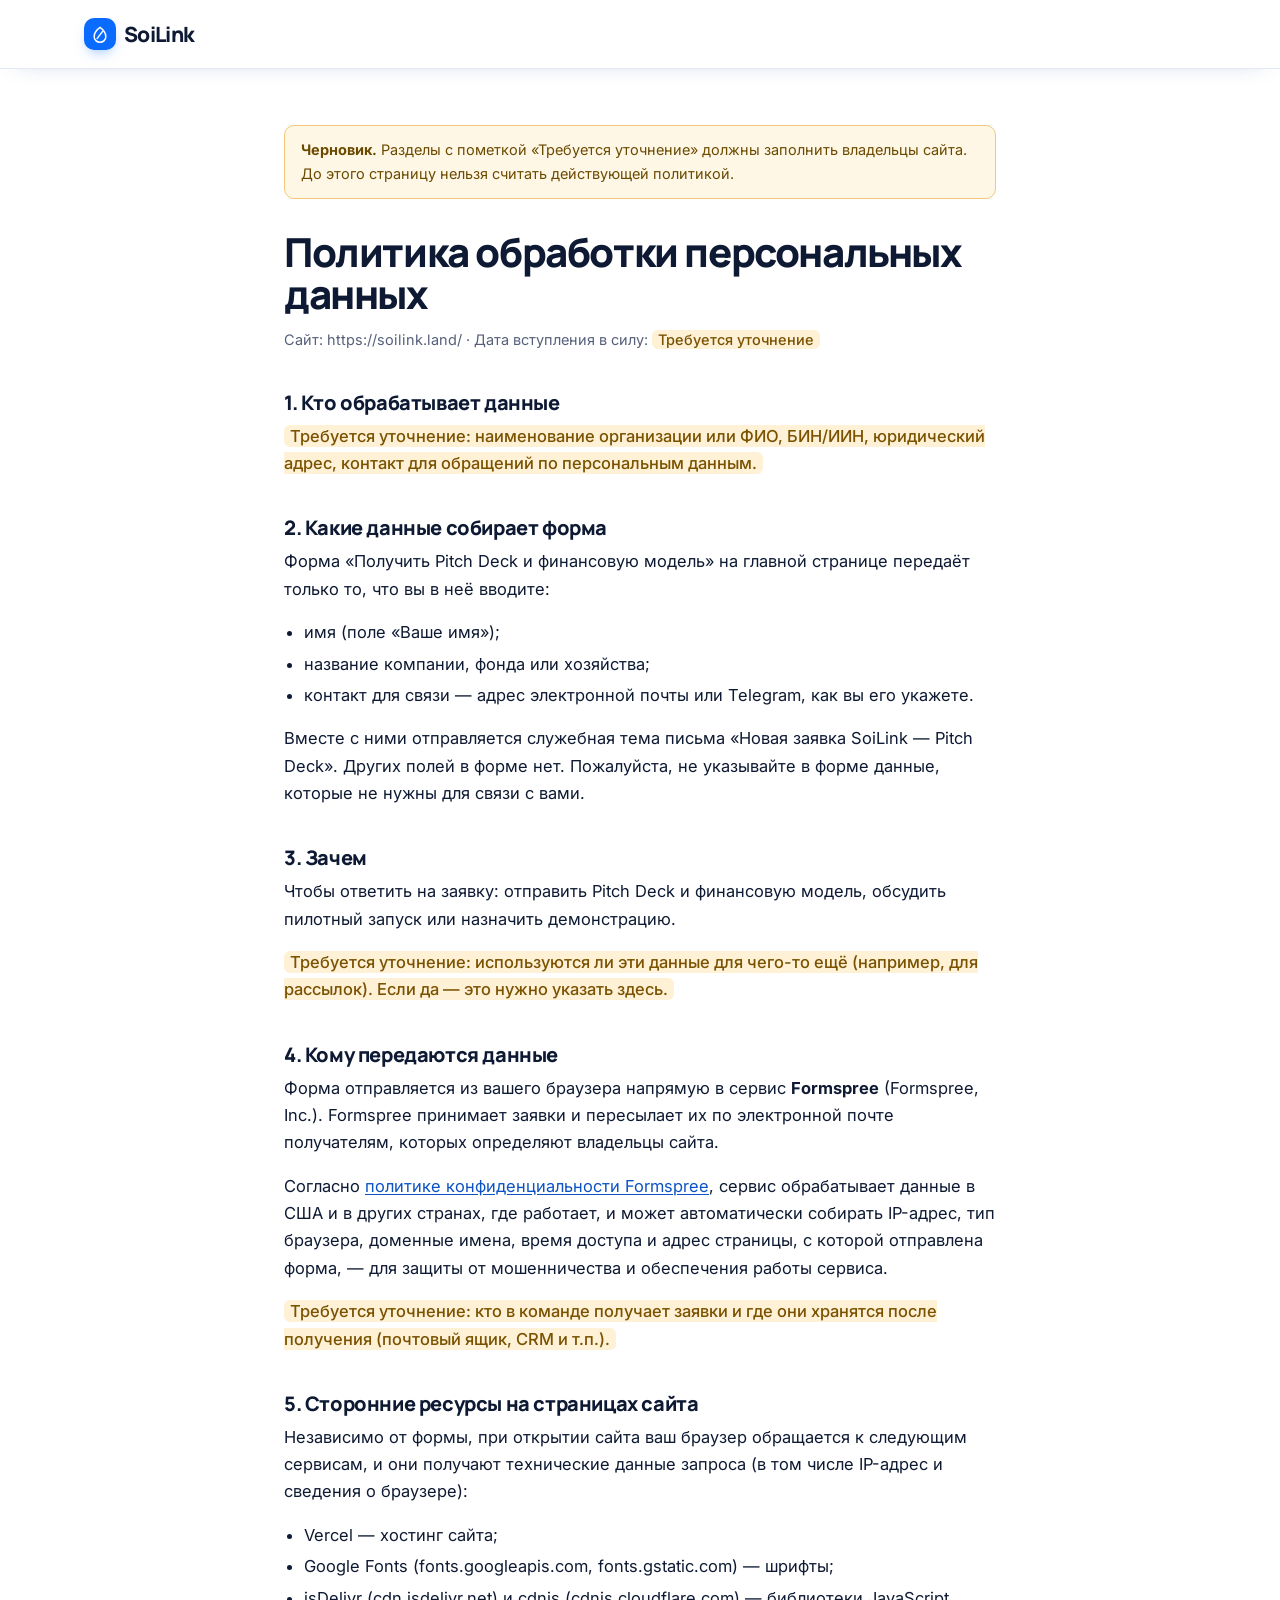
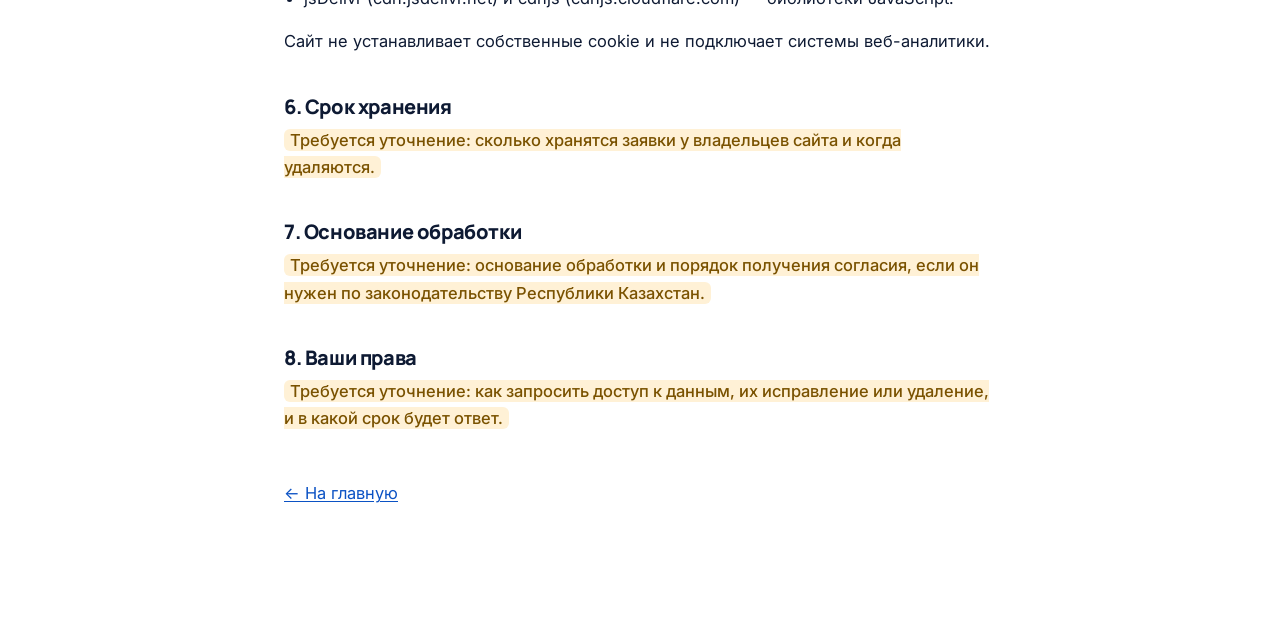
==== privacy.html @ bc8951eb "policy and privacy" ====
<!DOCTYPE html>
<html lang="ru">
<head>
<meta charset="UTF-8">
<meta name="viewport" content="width=device-width, initial-scale=1.0">
<title>Политика обработки персональных данных — SoiLink</title>
<!-- DRAFT: keep out of search until the owner fills in the marked gaps -->
<meta name="robots" content="noindex">
<link rel="icon" href="data:image/svg+xml,%3Csvg xmlns='http://www.w3.org/2000/svg' viewBox='0 0 24 24'%3E%3Crect width='24' height='24' rx='7' fill='%230A6CFF'/%3E%3Cpath d='M12 4.2c-4.2 3-7 7-7 11a7 7 0 0 0 14 0c0-4-2.8-8-7-11Z' stroke='white' stroke-width='1.8' stroke-linejoin='round' fill='none'/%3E%3Cpath d='M8.5 17.5 15 9' stroke='white' stroke-width='1.6' stroke-linecap='round'/%3E%3C/svg%3E">
<link rel="preconnect" href="https://fonts.googleapis.com">
<link rel="preconnect" href="https://fonts.gstatic.com" crossorigin>
<link href="https://fonts.googleapis.com/css2?family=Manrope:wght@700;800&family=Inter:wght@400;500;600&display=swap" rel="stylesheet">
<link rel="stylesheet" href="css/styles.css">
</head>
<body>

<header class="site-header is-scrolled">
  <div class="container header-inner">
    <a class="logo" href="/" aria-label="SoiLink — на главную">
      <span class="logo-mark" aria-hidden="true">
        <svg width="20" height="20" viewBox="0 0 24 24" fill="none"><path d="M12 4c-4.2 3-7 7-7 11a7 7 0 0 0 14 0c0-4-2.8-8-7-11Z" stroke="#fff" stroke-width="1.8" stroke-linejoin="round"/><path d="M8.5 17.5 15 9" stroke="#fff" stroke-width="1.6" stroke-linecap="round"/></svg>
      </span>
      SoiLink
    </a>
  </div>
</header>

<main class="legal container">
  <p class="legal-draft" role="note"><strong>Черновик.</strong> Разделы с пометкой «Требуется уточнение» должны заполнить владельцы сайта. До этого страницу нельзя считать действующей политикой.</p>

  <h1>Политика обработки персональных данных</h1>
  <p class="legal-meta">Сайт: https://soilink.land/ · Дата вступления в силу: <span class="legal-todo">Требуется уточнение</span></p>

  <h2>1. Кто обрабатывает данные</h2>
  <p><span class="legal-todo">Требуется уточнение: наименование организации или ФИО, БИН/ИИН, юридический адрес, контакт для обращений по персональным данным.</span></p>

  <h2>2. Какие данные собирает форма</h2>
  <p>Форма «Получить Pitch Deck и финансовую модель» на главной странице передаёт только то, что вы в неё вводите:</p>
  <ul>
    <li>имя (поле «Ваше имя»);</li>
    <li>название компании, фонда или хозяйства;</li>
    <li>контакт для связи — адрес электронной почты или Telegram, как вы его укажете.</li>
  </ul>
  <p>Вместе с ними отправляется служебная тема письма «Новая заявка SoiLink — Pitch Deck». Других полей в форме нет. Пожалуйста, не указывайте в форме данные, которые не нужны для связи с вами.</p>

  <h2>3. Зачем</h2>
  <p>Чтобы ответить на заявку: отправить Pitch Deck и финансовую модель, обсудить пилотный запуск или назначить демонстрацию.</p>
  <p><span class="legal-todo">Требуется уточнение: используются ли эти данные для чего-то ещё (например, для рассылок). Если да — это нужно указать здесь.</span></p>

  <h2>4. Кому передаются данные</h2>
  <p>Форма отправляется из вашего браузера напрямую в сервис <strong>Formspree</strong> (Formspree, Inc.). Formspree принимает заявки и пересылает их по электронной почте получателям, которых определяют владельцы сайта.</p>
  <p>Согласно <a href="https://formspree.io/legal/privacy-policy" rel="noopener" target="_blank">политике конфиденциальности Formspree</a>, сервис обрабатывает данные в США и в других странах, где работает, и может автоматически собирать IP-адрес, тип браузера, доменные имена, время доступа и адрес страницы, с которой отправлена форма, — для защиты от мошенничества и обеспечения работы сервиса.</p>
  <p><span class="legal-todo">Требуется уточнение: кто в команде получает заявки и где они хранятся после получения (почтовый ящик, CRM и т.п.).</span></p>

  <h2>5. Сторонние ресурсы на страницах сайта</h2>
  <p>Независимо от формы, при открытии сайта ваш браузер обращается к следующим сервисам, и они получают технические данные запроса (в том числе IP-адрес и сведения о браузере):</p>
  <ul>
    <li>Vercel — хостинг сайта;</li>
    <li>Google Fonts (fonts.googleapis.com, fonts.gstatic.com) — шрифты;</li>
    <li>jsDelivr (cdn.jsdelivr.net) и cdnjs (cdnjs.cloudflare.com) — библиотеки JavaScript.</li>
  </ul>
  <p>Сайт не устанавливает собственные cookie и не подключает системы веб-аналитики.</p>

  <h2>6. Срок хранения</h2>
  <p><span class="legal-todo">Требуется уточнение: сколько хранятся заявки у владельцев сайта и когда удаляются.</span></p>

  <h2>7. Основание обработки</h2>
  <p><span class="legal-todo">Требуется уточнение: основание обработки и порядок получения согласия, если он нужен по законодательству Республики Казахстан.</span></p>

  <h2>8. Ваши права</h2>
  <p><span class="legal-todo">Требуется уточнение: как запросить доступ к данным, их исправление или удаление, и в какой срок будет ответ.</span></p>

  <p class="legal-back"><a href="/">← На главную</a></p>
</main>

</body>
</html>
---- css/styles.css ----
/* ---------------------------------------------
   SoiLink — Landing page styles
--------------------------------------------- */

:root {
  --ink: #0e1a33;
  --ink-soft: #56607a;
  --paper: #ffffff;
  --paper-alt: #f2f6fd;
  --card: #ffffff;
  --line: #e2e8f4;

  --blue-900: #082e70;
  --blue-700: #0b52c4;
  --blue-600: #0a6cff;
  --blue-500: #2f8dff;
  --blue-200: #bcd8ff;
  --blue-100: #e4f0ff;
  --signal: #16c47f;

  --accent-grad: linear-gradient(135deg, #0a6cff 0%, #2f8dff 55%, #7ec4ff 100%);

  --font-display: "Manrope", -apple-system, BlinkMacSystemFont, "Segoe UI", sans-serif;
  --font-body: "Inter", -apple-system, BlinkMacSystemFont, "Segoe UI", sans-serif;
  /* Live sensor readings only — mirrors the numerals in the product dashboard */
  --font-data: "JetBrains Mono", "SFMono-Regular", Menlo, Consolas, monospace;

  --radius-lg: 22px;
  --radius-md: 16px;
  --radius-sm: 10px;

  --shadow-card: 0 1px 2px rgba(10, 60, 150, 0.05), 0 12px 28px -14px rgba(10, 60, 150, 0.22);
  --shadow-pop: 0 30px 70px -28px rgba(10, 60, 150, 0.42);

  --ease-out: cubic-bezier(0.22, 1, 0.36, 1);
  --header-h: 68px;
  --container-w: 1160px;
}

* { box-sizing: border-box; }

html { scroll-padding-top: var(--header-h); }
/* Native smooth anchors only when Lenis isn't running (no JS / reduced motion) */
html:not(.lenis) { scroll-behavior: smooth; }

body {
  margin: 0;
  background: var(--paper);
  color: var(--ink);
  font-family: var(--font-body);
  font-size: 16px;
  line-height: 1.55;
  -webkit-font-smoothing: antialiased;
}

img, svg { display: block; max-width: 100%; }

a { color: inherit; text-decoration: none; }

:focus-visible {
  outline: 2px solid var(--blue-600);
  outline-offset: 3px;
  border-radius: 6px;
}

h1, h2, h3 {
  font-family: var(--font-display);
  font-weight: 800;
  color: var(--ink);
  margin: 0 0 0.5em;
  letter-spacing: -0.035em;
  line-height: 1.06;
}

p { margin: 0 0 1em; }

.sr-only {
  position: absolute;
  width: 1px;
  height: 1px;
  padding: 0;
  margin: -1px;
  overflow: hidden;
  clip: rect(0, 0, 0, 0);
  white-space: nowrap;
  border: 0;
}

.container {
  width: 100%;
  max-width: var(--container-w);
  margin: 0 auto;
  padding: 0 24px;
}

.section-sub {
  max-width: 600px;
  color: var(--ink-soft);
  font-size: 18px;
  line-height: 1.5;
}

/* ---------- Buttons ---------- */
.btn {
  display: inline-flex;
  align-items: center;
  justify-content: center;
  gap: 8px;
  padding: 11px 20px;
  border-radius: 999px;
  font-family: var(--font-body);
  font-weight: 600;
  font-size: 15px;
  line-height: 1.3;
  text-align: center;
  border: 1px solid transparent;
  cursor: pointer;
  transition: background 0.2s ease, border-color 0.2s ease, box-shadow 0.2s ease, color 0.2s ease;
}

.btn-primary {
  position: relative;
  overflow: hidden;
  background: var(--blue-600);
  color: #fff;
  box-shadow: 0 10px 22px -10px rgba(10, 108, 255, 0.6);
}
.btn-primary:hover { background: var(--blue-700); box-shadow: 0 16px 30px -12px rgba(10, 108, 255, 0.7); }
.btn-primary::after {
  content: "";
  position: absolute;
  top: 0;
  left: 0;
  width: 40%;
  height: 100%;
  background: linear-gradient(115deg, transparent, rgba(255, 255, 255, 0.35), transparent);
  transform: translateX(-220%) skewX(-20deg);
  transition: transform 0.6s ease;
}
.btn-primary:hover::after { transform: translateX(320%) skewX(-20deg); }
.btn-primary:disabled { opacity: 0.7; cursor: progress; }

.btn-outline {
  background: rgba(255, 255, 255, 0.7);
  border-color: rgba(10, 60, 150, 0.2);
  color: var(--ink);
  -webkit-backdrop-filter: blur(6px);
  backdrop-filter: blur(6px);
}
.btn-outline:hover { border-color: var(--blue-600); background: var(--blue-100); color: var(--blue-700); }

.btn-lg { padding: 15px 28px; font-size: 16px; }
.btn-block { width: 100%; }

/* ---------- Header ---------- */
.site-header {
  position: sticky;
  top: 0;
  z-index: 50;
  background: rgba(255, 255, 255, 0.72);
  -webkit-backdrop-filter: saturate(180%) blur(14px);
  backdrop-filter: saturate(180%) blur(14px);
  border-bottom: 1px solid transparent;
  transition: border-color 0.3s ease, background 0.3s ease, box-shadow 0.3s ease;
}
.site-header.is-scrolled {
  background: rgba(255, 255, 255, 0.9);
  border-bottom-color: var(--line);
  box-shadow: 0 8px 24px -18px rgba(10, 60, 150, 0.35);
}

.header-inner {
  display: flex;
  align-items: center;
  gap: 24px;
  height: var(--header-h);
}

.logo {
  display: inline-flex;
  align-items: center;
  gap: 8px;
  font-family: var(--font-display);
  font-weight: 800;
  font-size: 21px;
  letter-spacing: -0.03em;
  color: var(--ink);
  margin-right: auto;
}
.logo-mark {
  display: inline-flex;
  align-items: center;
  justify-content: center;
  width: 32px;
  height: 32px;
  border-radius: 10px;
  background: var(--blue-600);
  box-shadow: 0 6px 14px -6px rgba(10, 108, 255, 0.55);
  transition: transform 0.35s cubic-bezier(0.34, 1.56, 0.64, 1);
}
.logo:hover .logo-mark { transform: rotate(-10deg) scale(1.08); }
.logo-footer .logo-mark { width: 28px; height: 28px; border-radius: 9px; }

.nav {
  display: flex;
  align-items: center;
  gap: 28px;
  font-size: 14.5px;
  font-weight: 500;
  color: var(--ink-soft);
}
.nav a {
  position: relative;
  padding: 4px 0;
  transition: color 0.2s ease;
}
.nav a::after {
  content: "";
  position: absolute;
  left: 0;
  bottom: -2px;
  width: 100%;
  height: 2px;
  border-radius: 2px;
  background: var(--blue-600);
  transform: scaleX(0);
  transform-origin: right;
  transition: transform 0.3s ease;
}
.nav a:hover,
.nav a.is-current { color: var(--ink); }
.nav a:hover::after,
.nav a.is-current::after { transform: scaleX(1); transform-origin: left; }

.header-cta { display: flex; align-items: center; gap: 8px; }

.nav-toggle {
  display: none;
  flex-direction: column;
  justify-content: center;
  gap: 5px;
  width: 36px;
  height: 36px;
  border: 1px solid var(--line);
  border-radius: 9px;
  background: var(--card);
  cursor: pointer;
}
.nav-toggle span {
  display: block;
  width: 16px;
  height: 2px;
  background: var(--ink);
  margin: 0 auto;
  transition: transform 0.2s ease, opacity 0.2s ease;
}
.nav-toggle[aria-expanded="true"] span:nth-child(1) { transform: translateY(7px) rotate(45deg); }
.nav-toggle[aria-expanded="true"] span:nth-child(2) { opacity: 0; }
.nav-toggle[aria-expanded="true"] span:nth-child(3) { transform: translateY(-7px) rotate(-45deg); }

.mobile-nav {
  display: none;
  flex-direction: column;
  gap: 2px;
  padding: 8px 24px 20px;
  border-top: 1px solid var(--line);
  background: var(--paper);
}
.mobile-nav a {
  padding: 12px 4px;
  font-size: 15px;
  font-weight: 500;
  color: var(--ink-soft);
  border-bottom: 1px solid var(--line);
}
.mobile-nav .btn { margin-top: 12px; border-bottom: none; color: #fff; }
.mobile-nav.open { display: flex; }

@media (max-width: 900px) {
  .nav, .header-cta { display: none; }
  .nav-toggle { display: flex; }
}

/* ---------- Scroll progress ---------- */
.scroll-progress {
  position: fixed;
  top: 0;
  left: 0;
  height: 3px;
  width: 100%;
  transform: scaleX(0);
  transform-origin: left;
  background: linear-gradient(90deg, var(--blue-600), #46d0ff 55%, var(--blue-700));
  z-index: 100;
  will-change: transform;
}

/* =========================================================
   Hero
   ========================================================= */
.hero {
  position: relative;
  padding: 88px 0 0;
  overflow: hidden;
  isolation: isolate;
}

/* Vanta DOTS canvas lives here. Until it loads (or if WebGL is missing),
   a static dot grid stands in for the same "field of sensors" idea. */
.hero-bg {
  position: absolute;
  inset: 0;
  z-index: -2;
  background-image: radial-gradient(circle, rgba(10, 108, 255, 0.26) 1.3px, transparent 1.8px);
  background-size: 30px 30px;
  -webkit-mask-image: linear-gradient(180deg, transparent 0%, #000 45%, #000 100%);
  mask-image: linear-gradient(180deg, transparent 0%, #000 45%, #000 100%);
}
.hero-bg.has-vanta {
  background-image: none;
  -webkit-mask-image: linear-gradient(180deg, rgba(0, 0, 0, 0.55) 0%, #000 40%);
  mask-image: linear-gradient(180deg, rgba(0, 0, 0, 0.55) 0%, #000 40%);
}
.hero-bg canvas {
  opacity: 0;
  transition: opacity 1.6s ease;
}
.hero-bg.is-visible canvas { opacity: 1; }

/* Soft white pool behind the headline so type always reads over the field */
.hero-veil {
  position: absolute;
  inset: 0;
  z-index: -1;
  pointer-events: none;
  background:
    radial-gradient(52% 42% at 50% 24%, rgba(255, 255, 255, 0.96) 0%, rgba(255, 255, 255, 0.75) 45%, rgba(255, 255, 255, 0) 100%),
    linear-gradient(180deg, rgba(255, 255, 255, 0) 70%, var(--paper) 100%);
}

.hero-inner {
  text-align: center;
  max-width: 980px;
}

.hero-pill {
  display: inline-flex;
  align-items: center;
  gap: 8px;
  padding: 7px 14px 7px 12px;
  margin-bottom: 26px;
  border-radius: 999px;
  border: 1px solid var(--line);
  background: rgba(255, 255, 255, 0.85);
  box-shadow: var(--shadow-card);
  font-size: 14px;
  font-weight: 600;
  color: var(--ink);
  transition: border-color 0.2s ease, color 0.2s ease;
}
.hero-pill:hover { border-color: var(--blue-500); color: var(--blue-700); }

.hero-title {
  font-size: clamp(38px, 6.4vw, 76px);
  line-height: 1.04;
  letter-spacing: -0.045em;
  margin-bottom: 0;
}
.hero-line { display: block; }

/* RotatingText (react-bits) — the audience word swaps inside a blue chip */
.rotator {
  display: inline-flex;
  position: relative;
  overflow: hidden;
  vertical-align: bottom;
  padding: 0 0.2em 0.06em;
  margin-left: 0.04em;
  border-radius: 0.2em;
  background: var(--blue-600);
  color: #fff;
  white-space: nowrap;
  line-height: 1.1;
  box-shadow: 0 18px 40px -18px rgba(10, 108, 255, 0.75);
}
.rotator-word { display: inline-block; }
.rotator-char { display: inline-block; }

.hero-sub {
  font-size: 19px;
  line-height: 1.5;
  color: var(--ink-soft);
  max-width: 580px;
  margin: 26px auto 34px;
}

.hero-actions {
  display: flex;
  justify-content: center;
  gap: 12px;
  flex-wrap: wrap;
  margin-bottom: 64px;
}

/* Intro guard — set in <head>, removed once GSAP has the start state */
.js-intro .hero-pill,
.js-intro .hero-title,
.js-intro .hero-sub,
.js-intro .hero-actions,
.js-intro .scenario-frame { opacity: 0; }

/* Live pulse dot */
.live-dot {
  display: inline-block;
  flex: none;
  width: 8px;
  height: 8px;
  border-radius: 50%;
  background: var(--signal);
  box-shadow: 0 0 0 0 rgba(22, 196, 127, 0.6);
  animation: livePulse 2s ease-out infinite;
}
.live-dot-sm { width: 6px; height: 6px; margin-right: 7px; vertical-align: middle; }
@keyframes livePulse {
  0% { box-shadow: 0 0 0 0 rgba(22, 196, 127, 0.55); }
  70% { box-shadow: 0 0 0 9px rgba(22, 196, 127, 0); }
  100% { box-shadow: 0 0 0 0 rgba(22, 196, 127, 0); }
}

/* ---------- Scenario frame (browser-like mockup) ---------- */
.scenario-frame {
  position: relative;
  background: rgba(255, 255, 255, 0.92);
  -webkit-backdrop-filter: blur(10px);
  backdrop-filter: blur(10px);
  border: 1px solid var(--line);
  border-radius: 26px;
  box-shadow: var(--shadow-pop), 0 0 0 8px rgba(255, 255, 255, 0.45);
  padding: 12px;
  margin: 0 auto 96px;
  max-width: 1000px;
}

.frame-bar {
  display: flex;
  align-items: center;
  gap: 8px;
  padding: 6px 8px 14px;
  overflow-x: auto;
  scrollbar-width: none;
}
.frame-bar::-webkit-scrollbar { display: none; }
.frame-bar .dot {
  width: 8px; height: 8px;
  border-radius: 50%;
  background: var(--line);
  flex: none;
}
.frame-bar .tab {
  flex: none;
  display: inline-flex;
  align-items: center;
  font-size: 12.5px;
  color: var(--ink-soft);
  background: var(--paper-alt);
  border-radius: 8px;
  padding: 6px 10px;
  margin-left: 6px;
}
.frame-bar .tab-active {
  background: var(--paper);
  color: var(--ink);
  font-weight: 600;
  border: 1px solid var(--line);
}

/* Live telemetry strip */
.telemetry {
  display: grid;
  grid-template-columns: repeat(3, minmax(0, 1fr)) minmax(0, 1.5fr);
  gap: 12px;
  padding: 4px 4px 14px;
}
.tele-cell {
  background: var(--card);
  border: 1px solid var(--line);
  border-radius: var(--radius-md);
  padding: 14px 16px;
  display: flex;
  flex-direction: column;
  gap: 10px;
  min-width: 0;
  text-align: left;
}
.tele-label {
  font-size: 12.5px;
  font-weight: 600;
  color: var(--ink-soft);
}
.tele-value {
  display: flex;
  align-items: flex-end;
  gap: 4px;
  font-family: var(--font-data);
  font-weight: 600;
  font-size: 28px;
  line-height: 1;
  letter-spacing: -0.03em;
  color: var(--ink);
  font-variant-numeric: tabular-nums;
}
.tele-num { display: inline-flex; }
.tele-unit {
  font-family: var(--font-body);
  font-size: 15px;
  font-weight: 600;
  letter-spacing: 0;
  color: var(--ink-soft);
  padding-bottom: 2px;
}

/* Counter (react-bits) — odometer digits for live readings */
.digit {
  position: relative;
  display: inline-block;
  height: 1em;
  overflow: hidden;
}
.digit-strip {
  display: flex;
  flex-direction: column;
  transition: transform 0.9s var(--ease-out);
}
.digit-strip span { display: block; height: 1em; line-height: 1; }
.digit-sep { display: inline-block; line-height: 1; }

.tele-bar {
  display: block;
  height: 5px;
  border-radius: 999px;
  background: var(--paper-alt);
  overflow: hidden;
}
.tele-bar i {
  display: block;
  height: 100%;
  border-radius: 999px;
  background: linear-gradient(90deg, var(--blue-600), #4ac8ff);
  transition: width 0.9s var(--ease-out);
}
.tele-chart-cell { justify-content: space-between; }
.tele-chart { width: 100%; height: 56px; overflow: visible; }
.tele-line {
  stroke-dasharray: 1000;
  stroke-dashoffset: 1000;
  animation: drawLine 2.2s cubic-bezier(0.25, 0.46, 0.45, 0.94) 1.2s forwards;
}
.tele-area { opacity: 0; animation: fadeArea 1.2s ease 2.6s forwards; }
@keyframes drawLine { to { stroke-dashoffset: 0; } }
@keyframes fadeArea { to { opacity: 1; } }

@media (max-width: 900px) {
  .telemetry { grid-template-columns: repeat(3, minmax(0, 1fr)); }
  .tele-chart-cell { grid-column: 1 / -1; }
}
@media (max-width: 560px) {
  .telemetry { grid-template-columns: minmax(0, 1fr) minmax(0, 1fr); gap: 10px; }
  .tele-cell:nth-child(3) { display: none; }
  .tele-value { font-size: 24px; }
}

/* AI command cards */
.scenario-cards {
  display: grid;
  grid-template-columns: repeat(3, minmax(0, 1fr));
  gap: 12px;
  padding: 4px;
}

.scenario-card {
  position: relative;
  overflow: hidden;
  border: 1px solid var(--line);
  border-radius: var(--radius-md);
  padding: 20px;
  background: var(--paper-alt);
  text-align: left;
  transition: border-color 0.35s ease, box-shadow 0.35s ease;
}
.scenario-card:hover {
  border-color: var(--blue-200);
  box-shadow: var(--shadow-card);
}
.scenario-card > * { position: relative; }

/* SpotlightCard (react-bits) — a light pool follows the cursor */
.scenario-card::before {
  content: "";
  position: absolute;
  inset: 0;
  opacity: 0;
  transition: opacity 0.35s ease;
  background: radial-gradient(280px circle at var(--mx, 50%) var(--my, 50%), rgba(10, 108, 255, 0.13), transparent 70%);
  pointer-events: none;
}
.scenario-card:hover::before { opacity: 1; }
.scenario-card.card-primary::before {
  background: radial-gradient(280px circle at var(--mx, 50%) var(--my, 50%), rgba(255, 255, 255, 0.22), transparent 70%);
}

.scenario-card.card-primary {
  background: var(--accent-grad);
  border-color: transparent;
  color: #fff;
}
.scenario-card.card-primary:hover { box-shadow: 0 24px 50px -18px rgba(10, 108, 255, 0.55); }

.scenario-card .cmd {
  font-family: var(--font-data);
  font-size: 13px;
  font-weight: 600;
  margin: 0 0 10px;
  color: var(--blue-700);
}
.scenario-card.card-primary .cmd { color: rgba(255, 255, 255, 0.85); }

.scenario-card .cmd-text {
  font-size: 15px;
  line-height: 1.5;
  font-weight: 500;
  margin: 0 0 14px;
  color: var(--ink);
}
.scenario-card.card-primary .cmd-text { color: #fff; }
.cmd-text .is-scrambled { color: var(--blue-500); }
.card-primary .cmd-text .is-scrambled { color: rgba(255, 255, 255, 0.55); }

.scenario-card .cmd-result {
  font-size: 13.5px;
  color: var(--ink-soft);
  margin: 0;
}
.scenario-card.card-primary .cmd-result { color: rgba(255, 255, 255, 0.9); }
.scenario-card.card-primary .cmd-result strong { color: #fff; }

@media (max-width: 780px) {
  .scenario-cards { grid-template-columns: minmax(0, 1fr); }
}

@media (max-width: 560px) {
  .hero { padding-top: 56px; }
  .hero-sub { font-size: 17px; margin: 20px auto 28px; }
  .hero-actions { margin-bottom: 44px; }
  .hero-actions .btn { width: 100%; }
  .scenario-frame { border-radius: 20px; padding: 8px; margin-bottom: 64px; }
}

/* =========================================================
   Sections
   ========================================================= */
.section { padding: 112px 0; }
.section-alt { background: var(--paper-alt); }
.section h2 {
  font-size: clamp(32px, 4.4vw, 52px);
  max-width: 17ch;
}
.section .section-sub { margin-bottom: 48px; }

/* Masked line reveal (SplitText with mask: "lines") — keep descenders visible */
.split-line-mask {
  padding-bottom: 0.12em;
  margin-bottom: -0.12em;
}

@media (max-width: 760px) {
  .section { padding: 80px 0; }
  .section-sub { font-size: 17px; }
}

/* ---------- Product screenshots ---------- */
.showcase-title { max-width: 16ch; }

.showcase-grid {
  display: grid;
  grid-template-columns: minmax(0, 1.85fr) minmax(0, 1fr);
  gap: 40px;
  align-items: start;
}

.shot { margin: 0; }
.shot figcaption {
  display: block;
  margin-top: 22px;
  font-size: 15px;
  color: var(--ink-soft);
  line-height: 1.5;
}
.shot figcaption strong {
  display: block;
  font-family: var(--font-display);
  font-weight: 800;
  font-size: 18px;
  letter-spacing: -0.02em;
  color: var(--ink);
  margin-bottom: 6px;
}

/* The desktop frame tilts back in 3D and lands flat as you scroll */
.shot-stage { perspective: 1600px; }

.shot-frame {
  position: relative;
  background: var(--card);
  border: 1px solid var(--line);
  overflow: hidden;
  box-shadow: 0 30px 70px -32px rgba(10, 60, 150, 0.45);
}
.shot-frame img {
  display: block;
  width: 100%;
  height: auto;
  background: var(--paper-alt);
}

.shot-frame-browser {
  border-radius: var(--radius-lg);
  transform-origin: 50% 0%;
  will-change: transform;
}
.shot-bar {
  display: flex;
  align-items: center;
  gap: 7px;
  padding: 12px 16px;
  background: var(--paper-alt);
  border-bottom: 1px solid var(--line);
}
.shot-dot {
  width: 10px; height: 10px;
  border-radius: 50%;
  background: #d3dced;
  flex: none;
}
.shot-url {
  margin-left: 12px;
  padding: 5px 14px;
  border-radius: 999px;
  background: var(--card);
  border: 1px solid var(--line);
  font-size: 12px;
  color: var(--ink-soft);
  white-space: nowrap;
  overflow: hidden;
  text-overflow: ellipsis;
}

.shot-frame-phone {
  border-radius: 42px;
  border: 10px solid #10182b;
  padding: 0;
  background: #10182b;
  max-width: 330px;
  margin: 0 auto;
  box-shadow: 0 40px 80px -30px rgba(10, 60, 150, 0.55);
}
.shot-frame-phone img { border-radius: 32px; }
.shot-notch {
  position: absolute;
  top: 10px;
  left: 50%;
  transform: translateX(-50%);
  width: 96px;
  height: 22px;
  border-radius: 999px;
  background: #10182b;
  z-index: 2;
}
.shot-mobile figcaption { text-align: center; max-width: 330px; margin-left: auto; margin-right: auto; }

@media (max-width: 1000px) {
  .showcase-grid { grid-template-columns: minmax(0, 1fr); gap: 56px; }
}
@media (max-width: 760px) {
  .shot-frame-phone { border-width: 8px; border-radius: 36px; max-width: 280px; }
  .shot-frame-phone img { border-radius: 28px; }
  .shot-url { display: none; }
}

/* Placeholder shown only while a screenshot file is missing */
.shot-frame.is-missing img { display: none; }
.shot-frame.is-missing::after {
  content: "Скриншот появится здесь";
  display: flex;
  align-items: center;
  justify-content: center;
  text-align: center;
  padding: 24px;
  aspect-ratio: 16 / 9;
  background: repeating-linear-gradient(45deg, var(--paper-alt) 0 12px, #eaf1fd 12px 24px);
  color: var(--ink-soft);
  font-size: 14px;
  font-weight: 500;
}
.shot-frame-phone.is-missing::after { aspect-ratio: 750 / 1280; border-radius: 32px; }

/* ---------- Trust strip / logo marquee ---------- */
.trust-strip {
  padding: 56px 0 64px;
  border-top: 1px solid var(--line);
  border-bottom: 1px solid var(--line);
  background: var(--paper-alt);
}

.trust-label {
  text-align: center;
  font-size: 15px;
  font-weight: 600;
  color: var(--ink-soft);
  margin: 0 0 30px;
}

.marquee {
  overflow: hidden;
  -webkit-mask-image: linear-gradient(90deg, transparent, #000 10%, #000 90%, transparent);
  mask-image: linear-gradient(90deg, transparent, #000 10%, #000 90%, transparent);
}

.marquee-track {
  display: flex;
  width: max-content;
  animation: marqueeRight 26s linear infinite;
  will-change: transform;
}
/* JS takes over and drives it from scroll velocity (ScrollVelocity) */
.marquee-track.is-velocity { animation: none; }

.marquee-list {
  display: flex;
  align-items: center;
  gap: 76px;
  padding: 0 38px;
  margin: 0;
  list-style: none;
}

.trust-badge {
  display: flex;
  align-items: center;
  gap: 14px;
  white-space: nowrap;
  font-family: var(--font-display);
  font-weight: 800;
  letter-spacing: -0.03em;
  font-size: 28px;
  color: var(--ink-soft);
  opacity: 0.85;
}
.trust-badge svg { width: 32px; height: 32px; flex: none; color: var(--blue-600); }

@keyframes marqueeRight {
  from { transform: translateX(-50%); }
  to { transform: translateX(0); }
}

/* ---------- Statement + stats ---------- */
.facts {
  padding: 128px 0 104px;
  background:
    radial-gradient(90% 70% at 85% 100%, rgba(10, 108, 255, 0.07), transparent 65%),
    var(--paper);
}

/* ScrollReveal (react-bits) — words sharpen from blur as you scroll */
.statement {
  font-family: var(--font-display);
  font-weight: 800;
  font-size: clamp(30px, 4.6vw, 60px);
  line-height: 1.1;
  letter-spacing: -0.04em;
  color: var(--ink);
  max-width: 21ch;
  margin: 0 0 88px;
}
.statement-muted { color: #9aa6bf; }

.stats-grid {
  display: grid;
  grid-template-columns: repeat(4, minmax(0, 1fr));
  gap: 28px;
  padding-top: 40px;
  border-top: 1px solid var(--line);
}
.stat-num {
  display: flex;
  align-items: baseline;
  gap: 8px;
  white-space: nowrap;
  font-family: var(--font-display);
  font-weight: 800;
  line-height: 1;
  letter-spacing: -0.04em;
  color: var(--blue-600);
  font-variant-numeric: tabular-nums;
  margin-bottom: 14px;
}
.stat-val { font-size: clamp(40px, 4.4vw, 60px); }
.stat-unit {
  font-size: clamp(15px, 1.3vw, 19px);
  font-weight: 700;
  letter-spacing: -0.01em;
  color: var(--ink-soft);
}
.stat-label {
  display: block;
  font-size: 15px;
  line-height: 1.45;
  color: var(--ink-soft);
  max-width: 24ch;
}
@media (max-width: 900px) {
  .stats-grid { grid-template-columns: repeat(2, minmax(0, 1fr)); gap: 36px 20px; }
  .facts { padding: 96px 0 80px; }
  .statement { margin-bottom: 64px; }
}
@media (max-width: 480px) {
  .stats-grid { grid-template-columns: minmax(0, 1fr); }
}

/* ---------- Architecture: the data journey ---------- */
.arch { overflow: hidden; }
.arch-flow {
  position: relative;
  margin-top: 8px;
}
.arch-steps {
  position: relative;
  z-index: 1;
  list-style: none;
  margin: 0;
  padding: 0;
  display: grid;
  grid-template-columns: repeat(4, minmax(0, 1fr));
  gap: 32px;
}
.arch-step {
  --node: 68px;
  transition: opacity 0.5s ease;
}
.arch-node {
  display: grid;
  place-items: center;
  width: var(--node);
  height: var(--node);
  margin-bottom: 26px;
  border-radius: 50%;
  background: var(--blue-600);
  color: #fff;
  border: 1px solid transparent;
  box-shadow: 0 0 0 8px rgba(10, 108, 255, 0.12), 0 18px 34px -14px rgba(10, 108, 255, 0.7);
  transition: background 0.45s ease, color 0.45s ease, box-shadow 0.45s ease, border-color 0.45s ease, transform 0.5s cubic-bezier(0.34, 1.56, 0.64, 1);
}
.arch-node svg { width: 26px; height: 26px; }
.arch-step h3 { font-size: 20px; letter-spacing: -0.025em; margin-bottom: 8px; }
.arch-step p { font-size: 15px; color: var(--ink-soft); margin: 0; max-width: 30ch; }

/* The track only shows once JS has measured it between the first and last node */
.arch-track {
  position: absolute;
  z-index: 0;
  display: none;
  border-radius: 2px;
  background: var(--blue-200);
}
.arch-flow.is-animated .arch-track { display: block; }
.arch-track-fill {
  position: absolute;
  inset: 0;
  border-radius: inherit;
  background: linear-gradient(90deg, var(--blue-600), #46d0ff);
  transform-origin: 0 50%;
}
.arch-track.is-vertical .arch-track-fill {
  background: linear-gradient(180deg, var(--blue-600), #46d0ff);
  transform-origin: 50% 0;
}
.arch-rail { position: absolute; inset: 0; }
.arch-packet {
  position: absolute;
  left: 0;
  top: 50%;
  width: 14px;
  height: 14px;
  border-radius: 50%;
  background: #fff;
  border: 3px solid var(--blue-600);
  box-shadow: 0 0 0 6px rgba(10, 108, 255, 0.18), 0 0 26px 6px rgba(70, 208, 255, 0.6);
  transform: translate(-50%, -50%);
  opacity: 0;
}
.arch-track.is-vertical .arch-packet { left: 50%; top: 0; }

/* Idle state while the packet hasn't reached a step yet */
.arch-flow.is-animated .arch-step:not(.is-active) { opacity: 0.4; }
.arch-flow.is-animated .arch-step:not(.is-active) .arch-node {
  background: var(--paper);
  color: var(--blue-600);
  border-color: var(--blue-200);
  box-shadow: none;
  transform: scale(0.9);
}

@media (max-width: 900px) {
  .arch-steps { grid-template-columns: minmax(0, 1fr); gap: 40px; }
  .arch-step {
    --node: 56px;
    display: grid;
    grid-template-columns: var(--node) minmax(0, 1fr);
    column-gap: 20px;
    align-items: start;
  }
  .arch-node { margin-bottom: 0; }
  .arch-node svg { width: 22px; height: 22px; }
  .arch-copy { padding-top: 12px; }
}

/* ---------- Invest / contact ---------- */
.invest-section {
  position: relative;
  background: var(--blue-900);
  color: var(--paper);
}
.invest-section h2 { color: #fff; max-width: 15ch; }

.invest-grid {
  display: grid;
  grid-template-columns: minmax(0, 1.1fr) minmax(0, 0.9fr);
  gap: 64px;
  align-items: start;
}

.invest-text {
  color: rgba(255, 255, 255, 0.82);
  font-size: 17px;
  max-width: 520px;
}

.invest-list {
  list-style: none;
  margin: 32px 0 0;
  padding: 0;
  display: flex;
  flex-direction: column;
  gap: 14px;
  max-width: 540px;
}
.invest-list li {
  background: rgba(8, 46, 112, 0.55);
  -webkit-backdrop-filter: blur(8px);
  backdrop-filter: blur(8px);
  border: 1px solid rgba(255, 255, 255, 0.16);
  border-radius: var(--radius-md);
  padding: 16px 18px;
  font-size: 15px;
  color: rgba(255, 255, 255, 0.9);
}
.invest-tag {
  display: block;
  font-family: var(--font-display);
  font-weight: 800;
  font-size: 15px;
  letter-spacing: -0.01em;
  color: #9fcbff;
  margin-bottom: 4px;
}

.invest-form-wrap {
  background: var(--paper);
  border-radius: 26px;
  padding: 32px;
  box-shadow: 0 40px 90px -30px rgba(0, 10, 40, 0.7);
  color: var(--ink);
}
.invest-form h3 {
  color: var(--ink);
  font-size: 22px;
  line-height: 1.2;
  letter-spacing: -0.025em;
  margin-bottom: 22px;
}
.field {
  display: block;
  margin-bottom: 16px;
}
.field span {
  display: block;
  font-size: 13.5px;
  font-weight: 600;
  color: var(--ink-soft);
  margin-bottom: 6px;
}
.field input {
  width: 100%;
  padding: 13px 14px;
  border-radius: var(--radius-sm);
  border: 1px solid var(--line);
  background: var(--paper-alt);
  font-family: var(--font-body);
  font-size: 15px;
  color: var(--ink);
  transition: border-color 0.2s ease, box-shadow 0.2s ease, background 0.2s ease;
}
.field input:hover { border-color: var(--blue-200); }
.field input:focus {
  outline: none;
  background: var(--card);
  border-color: var(--blue-600);
  box-shadow: 0 0 0 4px var(--blue-100);
}

.form-note {
  min-height: 20px;
  font-size: 13.5px;
  color: var(--blue-700);
  margin: 12px 0 0;
  text-align: center;
}

.form-demo-note {
  margin: 14px 0 0;
  text-align: center;
  font-size: 13.5px;
  color: var(--ink-soft);
}

.form-privacy {
  margin: 10px 0 0;
  text-align: center;
  font-size: 12.5px;
  line-height: 1.5;
  color: var(--ink-soft);
}
.form-privacy a {
  color: var(--blue-700);
  text-decoration: underline;
  text-underline-offset: 2px;
}

@media (max-width: 900px) {
  .invest-grid { grid-template-columns: minmax(0, 1fr); gap: 40px; }
}
@media (max-width: 480px) {
  .invest-form-wrap { padding: 24px 20px; }
}

/* ---------- Footer ---------- */
.site-footer {
  padding: 28px 0;
  border-top: 1px solid var(--line);
}
.footer-inner {
  display: flex;
  align-items: center;
  justify-content: space-between;
  gap: 16px;
  font-size: 13.5px;
  color: var(--ink-soft);
  flex-wrap: wrap;
}
.footer-inner p { margin: 0; }
.logo-footer { font-size: 16px; }

/* ---------- Reduced motion ---------- */
@media (prefers-reduced-motion: reduce) {
  .live-dot,
  .tele-line,
  .tele-area,
  .marquee-track { animation: none; }
  .tele-line { stroke-dashoffset: 0; }
  .tele-area { opacity: 1; }
  .marquee { overflow-x: auto; }
  .scroll-progress { display: none; }
  .digit-strip,
  .tele-bar i,
  .arch-step,
  .arch-node { transition: none; }
}

/* ---------- Legal pages (privacy.html) ---------- */
.legal {
  max-width: 760px;
  padding-top: 56px;
  padding-bottom: 96px;
  font-size: 16.5px;
  line-height: 1.65;
}
.legal h1 { font-size: clamp(28px, 4vw, 40px); margin-bottom: 12px; }
.legal h2 { font-size: 20px; margin: 40px 0 10px; letter-spacing: -0.02em; }
.legal ul { padding-left: 1.2em; margin: 0 0 1em; }
.legal li { margin-bottom: 4px; }
.legal a { color: var(--blue-700); text-decoration: underline; text-underline-offset: 2px; }
.legal-meta { color: var(--ink-soft); font-size: 14.5px; }
.legal-draft {
  padding: 12px 16px;
  margin-bottom: 32px;
  border: 1px solid #f3c77a;
  border-radius: var(--radius-sm);
  background: #fff7e6;
  color: #6b4a00;
  font-size: 14.5px;
}
.legal-todo {
  padding: 1px 6px;
  border-radius: 6px;
  background: #fff1d6;
  color: #7a5200;
  font-weight: 500;
}
.legal-back { margin-top: 48px; }
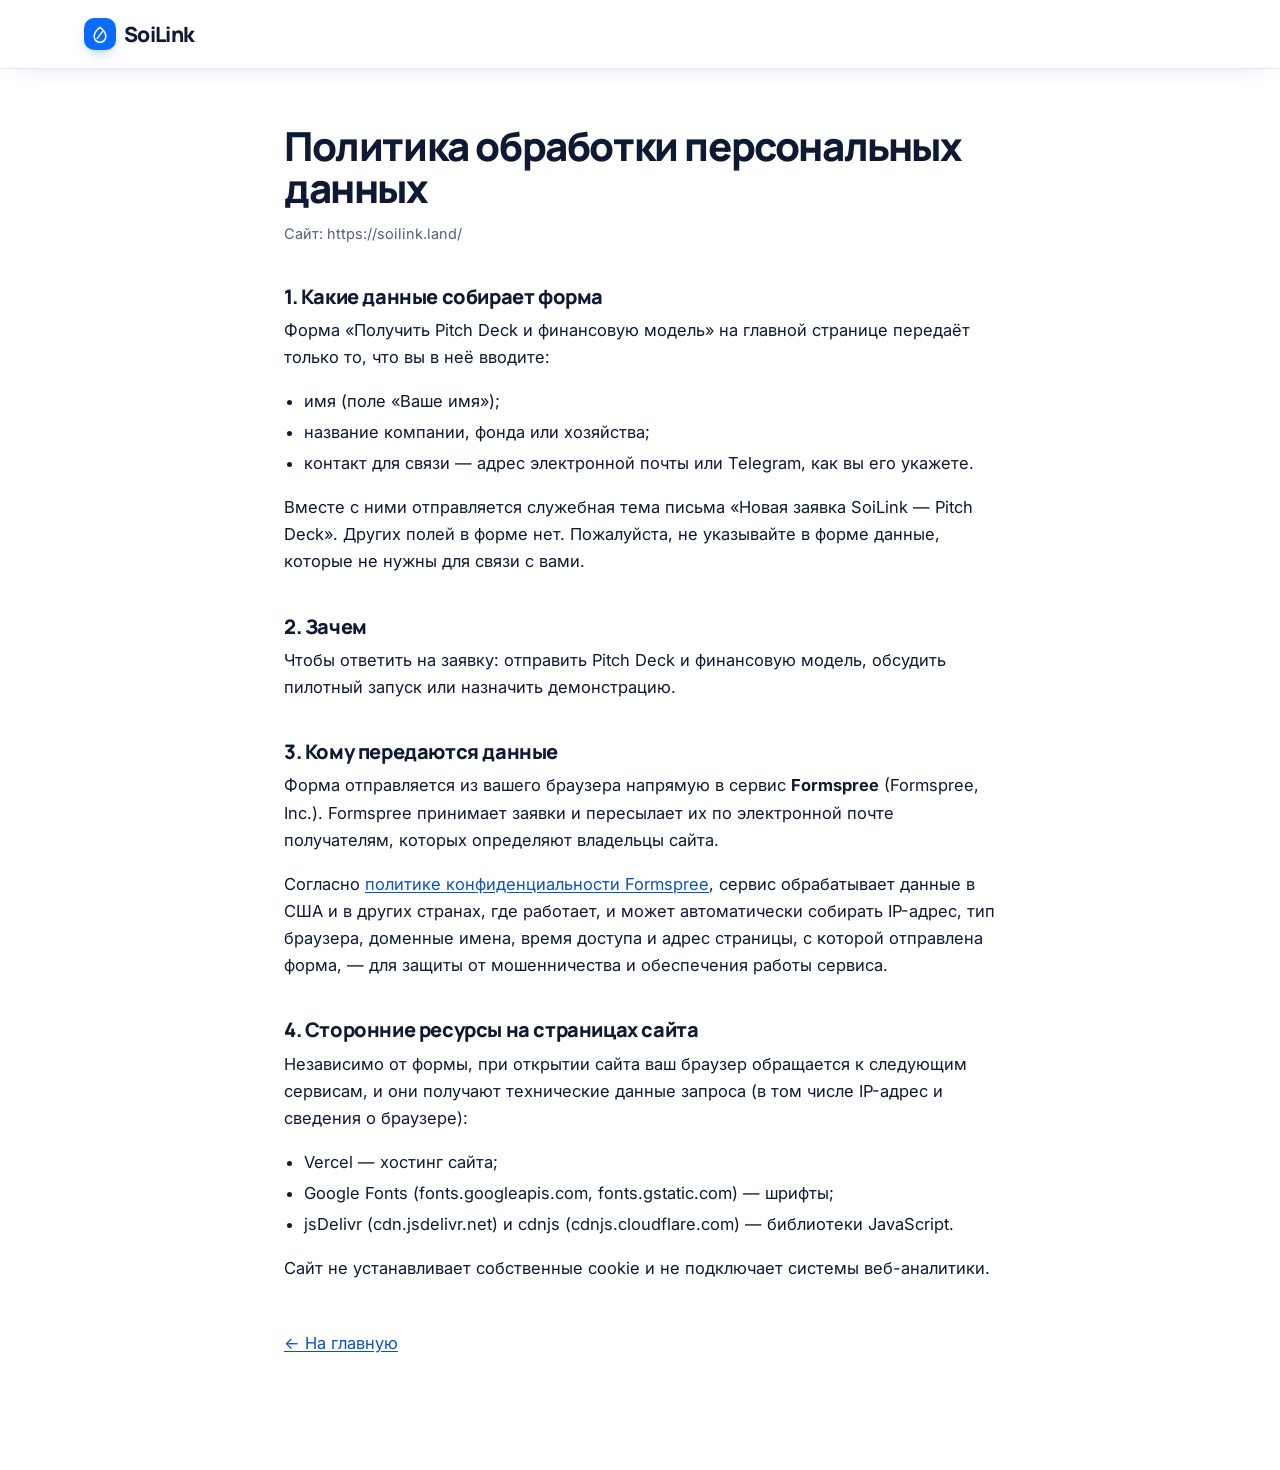
==== commit 790d8b09: "Privacy page: drop 'Требуется уточнение' placeholders Remove the draft banner and the sections that " ====
--- a/privacy.html
+++ b/privacy.html
@@ -4,7 +4,7 @@
 <meta charset="UTF-8">
 <meta name="viewport" content="width=device-width, initial-scale=1.0">
 <title>Политика обработки персональных данных — SoiLink</title>
-<!-- DRAFT: keep out of search until the owner fills in the marked gaps -->
+<!-- Incomplete: operator, retention, legal basis and rights sections still missing — keep out of search until added -->
 <meta name="robots" content="noindex">
 <link rel="icon" href="data:image/svg+xml,%3Csvg xmlns='http://www.w3.org/2000/svg' viewBox='0 0 24 24'%3E%3Crect width='24' height='24' rx='7' fill='%230A6CFF'/%3E%3Cpath d='M12 4.2c-4.2 3-7 7-7 11a7 7 0 0 0 14 0c0-4-2.8-8-7-11Z' stroke='white' stroke-width='1.8' stroke-linejoin='round' fill='none'/%3E%3Cpath d='M8.5 17.5 15 9' stroke='white' stroke-width='1.6' stroke-linecap='round'/%3E%3C/svg%3E">
 <link rel="preconnect" href="https://fonts.googleapis.com">
@@ -26,15 +26,10 @@
 </header>
 
 <main class="legal container">
-  <p class="legal-draft" role="note"><strong>Черновик.</strong> Разделы с пометкой «Требуется уточнение» должны заполнить владельцы сайта. До этого страницу нельзя считать действующей политикой.</p>
+  <h1>Политика обработки персональных данных</h1>
+  <p class="legal-meta">Сайт: https://soilink.land/</p>
 
-  <h1>Политика обработки персональных данных</h1>
-  <p class="legal-meta">Сайт: https://soilink.land/ · Дата вступления в силу: <span class="legal-todo">Требуется уточнение</span></p>
-
-  <h2>1. Кто обрабатывает данные</h2>
-  <p><span class="legal-todo">Требуется уточнение: наименование организации или ФИО, БИН/ИИН, юридический адрес, контакт для обращений по персональным данным.</span></p>
-
-  <h2>2. Какие данные собирает форма</h2>
+  <h2>1. Какие данные собирает форма</h2>
   <p>Форма «Получить Pitch Deck и финансовую модель» на главной странице передаёт только то, что вы в неё вводите:</p>
   <ul>
     <li>имя (поле «Ваше имя»);</li>
@@ -43,16 +38,14 @@
   </ul>
   <p>Вместе с ними отправляется служебная тема письма «Новая заявка SoiLink — Pitch Deck». Других полей в форме нет. Пожалуйста, не указывайте в форме данные, которые не нужны для связи с вами.</p>
 
-  <h2>3. Зачем</h2>
+  <h2>2. Зачем</h2>
   <p>Чтобы ответить на заявку: отправить Pitch Deck и финансовую модель, обсудить пилотный запуск или назначить демонстрацию.</p>
-  <p><span class="legal-todo">Требуется уточнение: используются ли эти данные для чего-то ещё (например, для рассылок). Если да — это нужно указать здесь.</span></p>
 
-  <h2>4. Кому передаются данные</h2>
+  <h2>3. Кому передаются данные</h2>
   <p>Форма отправляется из вашего браузера напрямую в сервис <strong>Formspree</strong> (Formspree, Inc.). Formspree принимает заявки и пересылает их по электронной почте получателям, которых определяют владельцы сайта.</p>
   <p>Согласно <a href="https://formspree.io/legal/privacy-policy" rel="noopener" target="_blank">политике конфиденциальности Formspree</a>, сервис обрабатывает данные в США и в других странах, где работает, и может автоматически собирать IP-адрес, тип браузера, доменные имена, время доступа и адрес страницы, с которой отправлена форма, — для защиты от мошенничества и обеспечения работы сервиса.</p>
-  <p><span class="legal-todo">Требуется уточнение: кто в команде получает заявки и где они хранятся после получения (почтовый ящик, CRM и т.п.).</span></p>
 
-  <h2>5. Сторонние ресурсы на страницах сайта</h2>
+  <h2>4. Сторонние ресурсы на страницах сайта</h2>
   <p>Независимо от формы, при открытии сайта ваш браузер обращается к следующим сервисам, и они получают технические данные запроса (в том числе IP-адрес и сведения о браузере):</p>
   <ul>
     <li>Vercel — хостинг сайта;</li>
@@ -61,15 +54,6 @@
   </ul>
   <p>Сайт не устанавливает собственные cookie и не подключает системы веб-аналитики.</p>
 
-  <h2>6. Срок хранения</h2>
-  <p><span class="legal-todo">Требуется уточнение: сколько хранятся заявки у владельцев сайта и когда удаляются.</span></p>
-
-  <h2>7. Основание обработки</h2>
-  <p><span class="legal-todo">Требуется уточнение: основание обработки и порядок получения согласия, если он нужен по законодательству Республики Казахстан.</span></p>
-
-  <h2>8. Ваши права</h2>
-  <p><span class="legal-todo">Требуется уточнение: как запросить доступ к данным, их исправление или удаление, и в какой срок будет ответ.</span></p>
-
   <p class="legal-back"><a href="/">← На главную</a></p>
 </main>
 
--- a/css/styles.css
+++ b/css/styles.css
@@ -1199,20 +1199,14 @@
 .legal li { margin-bottom: 4px; }
 .legal a { color: var(--blue-700); text-decoration: underline; text-underline-offset: 2px; }
 .legal-meta { color: var(--ink-soft); font-size: 14.5px; }
-.legal-draft {
-  padding: 12px 16px;
-  margin-bottom: 32px;
-  border: 1px solid #f3c77a;
-  border-radius: var(--radius-sm);
-  background: #fff7e6;
-  color: #6b4a00;
-  font-size: 14.5px;
-}
-.legal-todo {
-  padding: 1px 6px;
-  border-radius: 6px;
-  background: #fff1d6;
-  color: #7a5200;
-  font-weight: 500;
-}
 .legal-back { margin-top: 48px; }
+
+/* Mapbox attribution for the satellite map in the dashboard screenshot */
+.map-credit {
+  display: block;
+  margin-top: 8px;
+  font-size: 12px;
+  color: var(--ink-soft);
+}
+.map-credit a { color: inherit; text-decoration: underline; text-underline-offset: 2px; }
+.map-credit a + a { margin-left: 6px; }
